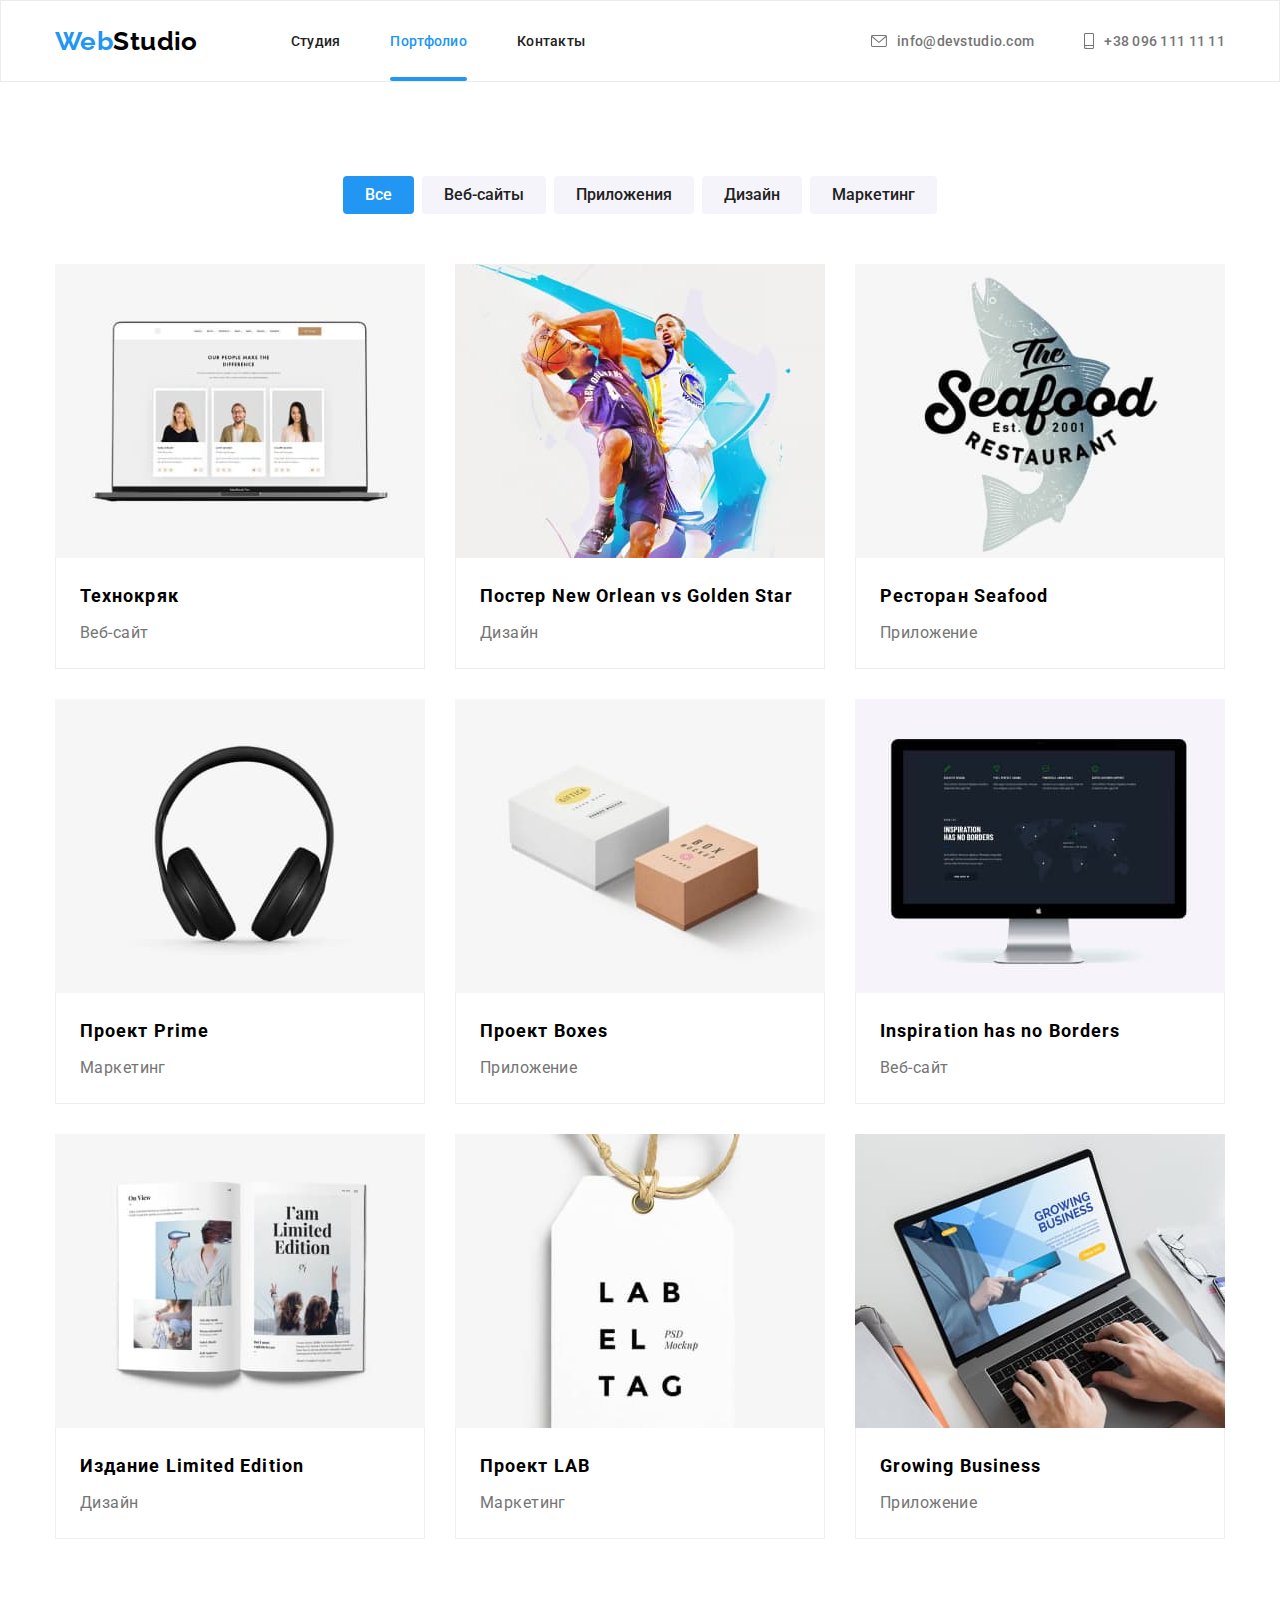
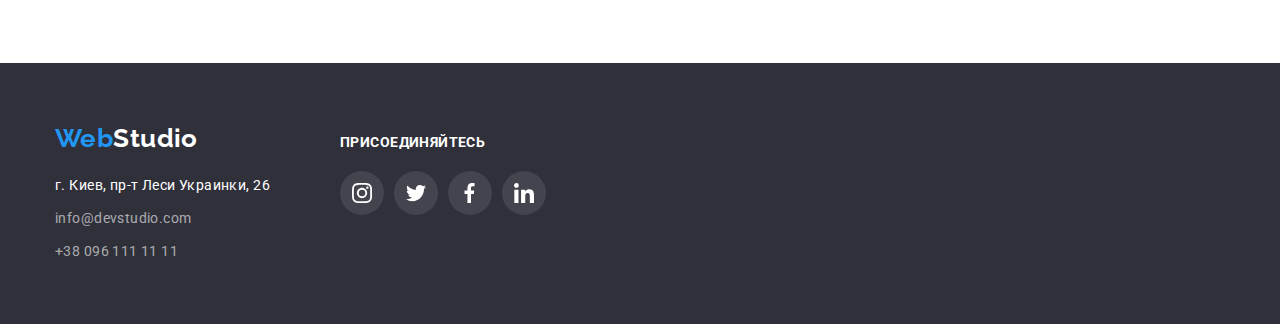
==== portfolio.html @ 8cc0dfbf "Initial commit" ====
<!DOCTYPE html>
<html lang="ru">
  <head>
    <meta charset="UTF-8" />
    <meta http-equiv="X-UA-Compatible" content="IE=edge" />
    <meta name="viewport" content="width=device-width, initial-scale=1.0" />
    <title>Студия</title>
    <link rel="preconnect" href="https://fonts.googleapis.com" />
    <link rel="preconnect" href="https://fonts.gstatic.com" crossorigin />
    <!-- font styles start -->
    <link
      href="https://fonts.googleapis.com/css2?family=Raleway:wght@700&family=Roboto:wght@400;500;700;900&display=swap"
      rel="stylesheet"
    />
    <!-- font styles end -->

    <!-- normalize styles start -->
    <link
      rel="stylesheet"
      href="https://cdn.jsdelivr.net/npm/modern-normalize@1.1.0/modern-normalize.min.css"
    />
    <!-- normalize styles end -->

    <!-- custom styles start -->
    <link rel="stylesheet" href="./css/styles.css" />
    <!-- custom styles end -->
  </head>

  <body>
    <!-- Секція хедер -->
    <header class="header">
      <div class="container header-container">
        <!--Навігація  -->

        <nav class="header-nav">
          <a href="./index.html" lang="en" class="logo">
            <span class="logo-inner">Web</span>Studio</a
          >
          <ul class="header-list">
            <li class="lists list-nav">
              <a class="links nav" href="./index.html">Студия</a>
            </li>

            <li class="lists list-nav">
              <a class="links nav current" href="./portfolio.html">Портфолио</a>
            </li>
            <li class="lists list-nav">
              <a class="links nav" href="">Контакты</a>
            </li>
          </ul>
        </nav>
        <!-- Контакти -->
        <ul class="contact">
          <li class="lists list-contact">
            <a class="links contact-item" href="mailto:info@devstudio.com">
              <svg class="header-contact-icon" width="16" height="12">
                <use href="./images/icons.svg#icon-mail"></use>
              </svg>
              info@devstudio.com</a
            >
          </li>

          <li class="lists list-contact">
            <a class="links contact-item" href="tel:+380961111111">
              <svg class="header-contact-icon" width="10" height="16">
                <use href="./images/icons.svg#icon-tel"></use>
              </svg>
              +38 096 111 11 11</a
            >
          </li>
        </ul>
      </div>
    </header>

    <!-- Секція унікального контенту -->

    <main>
      <!-- Секція меню -->
      <section class="sections">
        <div class="container">
          <h1 class="visually-hidden" hidden>Портфолио</h1>
          <ul class="button-list">
            <li class="button-item">
              <button class="button current-button" type="button">Все</button>
            </li>
            <li class="button-item">
              <button class="button" type="button">Веб-сайты</button>
            </li>
            <li class="button-item">
              <button class="button" type="button">Приложения</button>
            </li>
            <li class="button-item">
              <button class="button" type="button">Дизайн</button>
            </li>
            <li class="button-item">
              <button class="button" type="button">Маркетинг</button>
            </li>
          </ul>

          <!-- Портфоліо -->

          <ul class="portfolio-list">
            <!-- 1 -->
            <li class="lists pic-list">
              <a
                class="links portfolio-link"
                href="#"
                target="_blank"
                rel="noopener noreferrer"
                aria-label="Веб-сайт Технокряк"
              >
                <div class="overlay">
                  <img
                    class="pic"
                    src="./images/portfolio/portfolio-1.jpg"
                    width="370"
                    height="294"
                    alt="Веб-сайт Технокряк"
                  />

                  <div class="portfolio-overlay">
                    <p class="portfolio-desc">
                      Ресурс предлагает комплексные предложения с разным уровнем
                      функционала и сервисов. Все это позволит посетителю
                      получить исчерпывающие сведения о компании или частном
                      лице.
                    </p>
                  </div>
                </div>

                <div class="portfolio-text">
                  <h2 class="pic-title">Технокряк</h2>
                  <p class="pic-text">Веб-сайт</p>
                </div>
              </a>
            </li>
            <!-- 2 -->
            <li class="lists pic-list">
              <a
                class="links portfolio-link"
                href="#"
                target="_blank"
                rel="noopener noreferrer"
                aria-label="Постер New Orlean vs Golden Star"
              >
                <div class="overlay">
                  <img
                    class="pic"
                    src="./images/portfolio/portfolio-2.jpg"
                    width="370"
                    height="294"
                    alt="Постер New Orlean vs Golden Star"
                  />

                  <div class="portfolio-overlay">
                    <p class="portfolio-desc">
                      Ресурс предлагает комплексные предложения с разным уровнем
                      функционала и сервисов. Все это позволит посетителю
                      получить исчерпывающие сведения о компании или частном
                      лице.
                    </p>
                  </div>
                </div>

                <div class="portfolio-text">
                  <h2 class="pic-title">Постер New Orlean vs Golden Star</h2>
                  <p class="pic-text">Дизайн</p>
                </div>
              </a>
            </li>
            <!-- 3 -->
            <li class="lists pic-list">
              <a
                class="links portfolio-link"
                href="#"
                target="_blank"
                rel="noopener noreferrer"
                aria-label="Приложение Ресторан Seafood"
              >
                <div class="overlay">
                  <img
                    class="pic"
                    src="./images/portfolio/portfolio-3.jpg"
                    width="370"
                    height="294"
                    alt="Приложение Ресторан Seafood"
                  />

                  <div class="portfolio-overlay">
                    <p class="portfolio-desc">
                      Ресурс предлагает комплексные предложения с разным уровнем
                      функционала и сервисов. Все это позволит посетителю
                      получить исчерпывающие сведения о компании или частном
                      лице.
                    </p>
                  </div>
                </div>

                <div class="portfolio-text">
                  <h2 class="pic-title">Ресторан Seafood</h2>
                  <p class="pic-text">Приложение</p>
                </div>
              </a>
            </li>
            <!-- 4 -->
            <li class="lists pic-list">
              <a
                class="links portfolio-link"
                href="#"
                target="_blank"
                rel="noopener noreferrer"
                aria-label="Проект Prime Маркетинг"
              >
                <div class="overlay">
                  <img
                    class="pic"
                    src="./images/portfolio/portfolio-4.jpg"
                    width="370"
                    height="294"
                    alt="Проект Prime Маркетинг"
                  />
                  <div class="portfolio-overlay">
                    <p class="portfolio-desc">
                      Ресурс предлагает комплексные предложения с разным уровнем
                      функционала и сервисов. Все это позволит посетителю
                      получить исчерпывающие сведения о компании или частном
                      лице.
                    </p>
                  </div>
                </div>

                <div class="portfolio-text">
                  <h2 class="pic-title">Проект Prime</h2>
                  <p class="pic-text">Маркетинг</p>
                </div>
              </a>
            </li>
            <!-- 5 -->
            <li class="lists pic-list">
              <a
                class="links portfolio-link"
                href="#"
                target="_blank"
                rel="noopener noreferrer"
                aria-label="Приложение Проект Boxes"
              >
                <div class="overlay">
                  <img
                    class="pic"
                    src="./images/portfolio/portfolio-5.jpg"
                    width="370"
                    height="294"
                    alt="Приложение Проект Boxes"
                  />
                  <div class="portfolio-overlay">
                    <p class="portfolio-desc">
                      Ресурс предлагает комплексные предложения с разным уровнем
                      функционала и сервисов. Все это позволит посетителю
                      получить исчерпывающие сведения о компании или частном
                      лице.
                    </p>
                  </div>
                </div>

                <div class="portfolio-text">
                  <h2 class="pic-title">Проект Boxes</h2>
                  <p class="pic-text">Приложение</p>
                </div>
              </a>
            </li>
            <!-- 6 -->
            <li class="lists pic-list">
              <a
                class="links portfolio-link"
                href="#"
                target="_blank"
                rel="noopener noreferrer"
                aria-label="Веб-сайт Inspiration has no Borders"
              >
                <div class="overlay">
                  <img
                    class="pic"
                    src="./images/portfolio/portfolio-6.jpg"
                    width="370"
                    height="294"
                    alt="Веб-сайт Inspiration has no Borders"
                  />
                  <div class="portfolio-overlay">
                    <p class="portfolio-desc">
                      Ресурс предлагает комплексные предложения с разным уровнем
                      функционала и сервисов. Все это позволит посетителю
                      получить исчерпывающие сведения о компании или частном
                      лице.
                    </p>
                  </div>
                </div>

                <div class="portfolio-text">
                  <h2 class="pic-title">Inspiration has no Borders</h2>
                  <p class="pic-text">Веб-сайт</p>
                </div>
              </a>
            </li>
            <!-- 7 -->
            <li class="lists pic-list">
              <a
                class="links portfolio-link"
                href="#"
                target="_blank"
                rel="noopener noreferrer"
                aria-label="Дизайн Издание Limited Edition"
              >
                <div class="overlay">
                  <img
                    class="pic"
                    src="./images/portfolio/portfolio-7.jpg"
                    width="370"
                    height="294"
                    alt="Дизайн Издание Limited Edition"
                  />
                  <div class="portfolio-overlay">
                    <p class="portfolio-desc">
                      Ресурс предлагает комплексные предложения с разным уровнем
                      функционала и сервисов. Все это позволит посетителю
                      получить исчерпывающие сведения о компании или частном
                      лице.
                    </p>
                  </div>
                </div>

                <div class="portfolio-text">
                  <h2 class="pic-title">Издание Limited Edition</h2>
                  <p class="pic-text">Дизайн</p>
                </div>
              </a>
            </li>
            <!-- 8 -->
            <li class="lists pic-list">
              <a
                class="links portfolio-link"
                href="#"
                target="_blank"
                rel="noopener noreferrer"
                aria-label="Маркетинг Проект LAB"
              >
                <div class="overlay">
                  <img
                    class="pic"
                    src="./images/portfolio/portfolio-8.jpg"
                    width="370"
                    height="294"
                    alt="Маркетинг Проект LAB"
                  />
                  <div class="portfolio-overlay">
                    <p class="portfolio-desc">
                      Ресурс предлагает комплексные предложения с разным уровнем
                      функционала и сервисов. Все это позволит посетителю
                      получить исчерпывающие сведения о компании или частном
                      лице.
                    </p>
                  </div>
                </div>

                <div class="portfolio-text">
                  <h2 class="pic-title">Проект LAB</h2>
                  <p class="pic-text">Маркетинг</p>
                </div>
              </a>
            </li>
            <!-- 9 -->
            <li class="lists pic-list">
              <a
                class="links portfolio-link"
                href="#"
                target="_blank"
                rel="noopener noreferrer"
                aria-label="Приложение Growing Business"
              >
                <div class="overlay">
                  <img
                    class="pic"
                    src="./images/portfolio/portfolio-9.jpg"
                    width="370"
                    height="294"
                    alt="Приложение Growing Business"
                  />
                  <div class="portfolio-overlay">
                    <p class="portfolio-desc">
                      Ресурс предлагает комплексные предложения с разным уровнем
                      функционала и сервисов. Все это позволит посетителю
                      получить исчерпывающие сведения о компании или частном
                      лице.
                    </p>
                  </div>
                </div>

                <div class="portfolio-text">
                  <h2 class="pic-title">Growing Business</h2>
                  <p class="pic-text">Приложение</p>
                </div>
              </a>
            </li>
          </ul>
        </div>
      </section>
    </main>

    <!-- Секція футер -->

    <footer class="footer">
      <div class="container footer-container">
        <div>
          <a href="./index.html" lang="en" class="logo-footer">
            <span class="logo-inner">Web</span>Studio</a
          >
          <address>
            <ul class="lists">
              <li class="footer-list">
                <a
                  class="links footer-address"
                  href="https://goo.gl/maps/wfiKkDKAyTFL9xXX8"
                  target="_blank"
                  rel="noopener noreferrer"
                >
                  г. Киев, пр-т Леси Украинки, 26
                </a>
              </li>
              <li class="footer-list">
                <a class="links footer-link" href="mailto:info@devstudio.com"
                  >info@devstudio.com</a
                >
              </li>
              <li class="footer-list">
                <a class="links footer-link" href="tel:+380961111111"
                  >+38 096 111 11 11</a
                >
              </li>
            </ul>
          </address>
        </div>

        <div class="footer-contacts">
          <h3 class="footer-contacts-title">присоединяйтесь</h3>
          <ul class="footer-contacts-list">
            <li class="footer-icons">
              <a
                class="footer-contacts-link"
                href=""
                target="_blank"
                rel="noopener noreferrer"
                aria-label="Instagram"
              >
                <svg class="footer-icons-img" width="20" height="20">
                  <use href="./images/icons.svg#icon-instagram"></use>
                </svg>
              </a>
            </li>

            <li class="footer-icons">
              <a
                class="footer-contacts-link"
                href=""
                target="_blank"
                rel="noopener noreferrer"
                aria-label="Twitter"
              >
                <svg class="footer-icons-img" width="20" height="20">
                  <use href="./images/icons.svg#icon-twitter"></use>
                </svg>
              </a>
            </li>

            <li class="footer-icons">
              <a
                class="footer-contacts-link"
                href=""
                target="_blank"
                rel="noopener noreferrer"
                aria-label="Facebook"
              >
                <svg class="footer-icons-img" width="20" height="20">
                  <use href="./images/icons.svg#icon-facebook"></use>
                </svg>
              </a>
            </li>

            <li class="footer-icons">
              <a
                class="footer-contacts-link"
                href=""
                target="_blank"
                rel="noopener noreferrer"
                aria-label="linkedin"
              >
                <svg class="footer-icons-img" width="20" height="20">
                  <use href="./images/icons.svg#icon-linkedin"></use>
                </svg>
              </a>
            </li>
          </ul>
        </div>
      </div>
    </footer>
  </body>
</html>
---- css/styles.css ----
:root {
  /* fonts */
  --main-font: Roboto, sans-serif;
  --secondary-font: Raleway;
  /* text colors */
  --light-grey-txt-cl: #757575;
  --dark-grey-txt-cl: #212121;
  --black-txt-cl: #000000;
  --accent-cl: #2196f3;
  --white-txt-cl: #ffffff;
  /* bg-colors */
  --main-bg-cl: #ffffff;
  --secondary-bg-cl: #2f303a;
  --additional-bg-cl: #f5f4fa;
  --header-border-cl: #ececec;
  /* other */
}

body {
  font-family: var(--main-font);
  font-size: 14px;
  letter-spacing: 0.03em;
  background-color: var(--main-bg-cl);
  color: var(--light-grey-txt-cl);
}

/* reset */

html {
  box-sizing: border-box;
}
*,
*::after,
*::before {
  box-sizing: inherit;
}

.no-scroll {
  overflow: hidden;
}

/* Стили для обнуления верхних отступов у элементов */
h1,
h2,
h3,
h4,
h5,
h6,
p {
  margin: 0;
}

img {
  display: block;
  max-width: 100%;
  height: auto;
}

/* Класс для обнуления базовых свойств у ссылок */

ul {
  list-style: none;
  padding-left: 0;
  margin: 0;
}

.links {
  text-decoration: none;
  color: inherit;
}

/* Класс для обнуления базовых свойств у списков */
.lists {
  list-style: none;
  margin: 0;
  padding: 0;
}

/* Класс для скрытого заголовка */
.visually-hidden {
  position: absolute;
  width: 1px;
  height: 1px;
  margin: -1px;
  border: 0;
  padding: 0;
  white-space: nowrap;
  clip-path: inset(100%);
  clip: rect(0, 0, 0, 0);
  overflow: hidden;
}

.container {
  width: 1200px;
  margin-left: auto;
  margin-right: auto;
  padding-left: 15px;
  padding-right: 15px;
}

.header-container {
  display: flex;
  align-items: center;
}

.sections {
  padding-top: 94px;
  padding-bottom: 94px;
}

.doing-section {
  padding-top: 0px;
  padding-bottom: 94px;
}

.header {
  border: 1px solid var(--header-border-cl);
}

/* Logo style */
.logo {
  color: var(--black-txt-cl);
  text-decoration: none;
  font-family: Raleway;
  font-weight: 700;
  font-size: 26px;
  line-height: 1.19;
  word-spacing: 1px;
  margin-left: 0;
  margin-right: 93px;
}

.logo-inner {
  color: var(--accent-cl);
  text-decoration: none;
  font-family: Raleway;
  font-weight: 700;
  font-size: 26px;
  line-height: 1.19;
  margin-right: 0;
}
.logo-footer {
  color: var(--main-bg-cl);
  text-decoration: none;
  font-family: Raleway;
  font-weight: 700;
  font-size: 26px;
  line-height: 1.19;
  display: inline-block;
  margin-bottom: 20px;
}

/* Navigation style */
.nav {
  position: relative;
  padding-top: 32px;
  padding-bottom: 32px;
  color: var(--dark-grey-txt-cl);
  font-weight: 500;
  line-height: 1.17;
  letter-spacing: 0.02em;
  display: block;

  transition-property: color;
  transition-duration: 250ms;
  transition-timing-function: cubic-bezier(0.4, 0, 0.2, 1);
}

.header-nav {
  display: flex;
  align-items: center;
}
.nav:hover,
.nav:focus {
  color: var(--accent-cl);
}

.current {
  color: var(--accent-cl);
}

.current::after {
  content: '';
  position: absolute;
  bottom: 0;
  left: 0;

  width: 100%;
  height: 4px;

  background-color: var(--accent-cl);
  border-radius: 2px;
}

.header-list {
  display: flex;
  padding-left: 0;
}

.list-nav:not(:last-child) {
  margin-right: 50px;
}

/* Contact style */

.contact {
  display: flex;
  padding-left: 0;
  margin-left: auto;
}

.list-contact:not(:last-child) {
  margin-right: 50px;
}

.contact-item {
  font-weight: 500;
  color: var(--light-grey-txt-cl);
  line-height: 1.17;
  letter-spacing: 0.02em;
  padding-top: 32px;
  padding-bottom: 32px;
  display: flex;
  align-items: center;

  transition-property: color;
  transition-duration: 250ms;
  transition-timing-function: cubic-bezier(0.4, 0, 0.2, 1);
}
.contact-item:hover,
.contact-item:focus {
  color: var(--accent-cl);
}

.header-contact-icon {
  fill: currentColor;
  margin-right: 10px;
}

/* Hero styles */
.hero {
  text-align: center;
  padding-top: 200px;
  padding-bottom: 200px;
  max-width: 1600px;
  margin-right: auto;
  margin-left: auto;

  background-color: var(--secondary-bg-cl);
  background-image: linear-gradient(
      to right,
      rgba(47, 48, 58, 0.4),
      rgba(47, 48, 58, 0.4)
    ),
    url(../images/bagraund.jpg);
  background-repeat: no-repeat;
  background-size: cover;
  background-position: center;
}

.hero-title {
  font-weight: 900;
  font-size: 44px;
  line-height: 1.36;
  color: var(--main-bg-cl);
  text-transform: uppercase;
  letter-spacing: 0.06em;

  text-align: center;
  margin-bottom: 30px;
  width: 696px;
  margin-left: auto;
  margin-right: auto;
}
.order {
  font-family: inherit;
  font-weight: 700;
  font-size: 16px;
  line-height: 1.88;
  background-color: var(--accent-cl);
  color: var(--main-bg-cl);
  border: none;
  cursor: pointer;
  letter-spacing: 0.06em;
  text-align: center;

  box-shadow: 0px 4px 4px rgba(0, 0, 0, 0.15);
  border-radius: 4px;
  padding: 10px 30px;
}

/* Benefits style */

.benefits-list {
  display: flex;
  align-items: center;
}

.benefits-item {
  width: 270px;
}

.benefits-item:not(:last-child) {
  margin-right: 30px;
}

.benefits-text {
  margin-top: 10px;
}

.benefits-title {
  font-size: 14px;
  line-height: 1.17;
  color: var(--dark-grey-txt-cl);
  text-transform: uppercase;
}
.benefits-text {
  line-height: 1.71;
}

/* benefits-icons-styles */

.benefits-icon {
  width: 270px;
  height: 120px;
  background-color: #f5f4fa;
  margin-bottom: 30px;
  display: flex;
  align-items: center;
  justify-content: center;
}

/* Секція чим ми займаємось */

.section-title {
  font-size: 36px;
  line-height: 1.71;
  color: var(--dark-grey-txt-cl);
}

/* Секція чим ми займаємось */

.section-title {
  text-align: center;
  margin-bottom: 50px;
}

.images-list {
  display: flex;
  margin-left: 0;
  padding-left: 0;
}

.img-list:not(:last-child) {
  margin-right: 30px;
}

/* ====================== */
/* ====================== */
.img-list {
  position: relative;
}

.doing-overlay {
  position: absolute;
  bottom: 0;
  right: 0;
  background-color: rgba(47, 48, 58, 0.8);
  width: 100%;
  height: 70px;
  backdrop-filter: blur(3px);
  display: flex;
  align-items: center;
  justify-content: center;
}

.doing-desc {
  font-weight: 700;
  font-size: 14px;
  line-height: 1.1;
  text-align: center;
  text-transform: uppercase;
  color: var(--white-txt-cl);
  padding: 27px 82px;
}

/* ====================== */
/* ====================== */

/* Team styles */

.team-section {
  background-color: var(--additional-bg-cl);
}

.section-title {
  text-align: center;
  margin-bottom: 50px;
}

.team-list {
  display: flex;
  text-align: center;
  padding-left: 0;
}

.image-title {
  font-weight: 500;
  font-size: 16px;
  line-height: 1.17;
  color: var(--dark-grey-txt-cl);
  margin-bottom: 10px;
}
.image-text {
  font-size: 16px;
  line-height: 1.17;
  margin-bottom: 16px;
}

.team-box {
  padding-top: 30px;
  padding-bottom: 30px;
}

.for-shadow {
  box-shadow: 0px 1px 3px rgba(0, 0, 0, 0.12), 0px 1px 1px rgba(0, 0, 0, 0.14),
    0px 2px 1px rgba(0, 0, 0, 0.2);
  border-radius: 0px 0px 4px 4px;
  background-color: var(--main-bg-cl);
}

/* team contacts icons styles */

.team-contacts-list {
  display: flex;
  justify-content: center;
}

.team-contacts-icons:not(:last-child) {
  margin-right: 10px;
}

.team-contacts-link {
  display: flex;
  align-items: center;
  justify-content: center;
  width: 44px;
  height: 44px;
  background-color: var(--main-bg-cl);
  border-radius: 50%;
  fill: #afb1b8;

  transition-property: background-color;
  transition-duration: 250ms;
  transition-timing-function: cubic-bezier(0.4, 0, 0.2, 1);
}

.team-contacts-link:hover,
.team-contacts-link:focus {
  background-color: var(--accent-cl);
}

.team-icons-img {
  transition-property: fill;
  transition-duration: 250ms;
  transition-timing-function: cubic-bezier(0.4, 0, 0.2, 1);
}

.team-contacts-link:hover .team-icons-img,
.team-contacts-link:focus .team-icons-img {
  fill: var(--white-txt-cl);
}

/* Client section icons styles */

.clients-title {
  font-size: 36px;
  line-height: 1.17;
  text-align: center;
  color: var(--dark-grey-txt-cl);
  margin-bottom: 50px;
}
.clients-list {
  display: flex;
  justify-content: center;
}

.clients-item {
  display: flex;
}

.clients-item:not(:last-child) {
  margin-right: 30px;
}

.client-link {
  display: flex;
  align-items: center;
  justify-content: center;
  width: 170px;
  height: 92px;
  border: 1px solid#afb1b8;
  border-radius: 4%;
  cursor: pointer;
  color: #afb1b8;

  transition-property: color, border-color;
  transition-duration: 250ms;
  transition-timing-function: cubic-bezier(0.4, 0, 0.2, 1);
}

.clients-icon {
  fill: currentColor;
}

.client-link:hover,
.client-link:focus {
  border-color: var(--accent-cl);
  color: var(--accent-cl);
}

/* Footer styles */
.footer {
  background-color: var(--secondary-bg-cl);
  color: var(--main-bg-cl);
  padding-top: 60px;
  padding-bottom: 60px;
}

.footer-address {
  font-style: normal;
  line-height: 1.71;
  color: var(--white-txt-cl);
}

.footer-list:not(:last-child) {
  margin-bottom: 9px;
}
.footer-link {
  font-style: normal;
  line-height: 1.71;
  color: rgba(255, 255, 255, 0.6);

  transition-property: color;
  transition-duration: 250ms;
  transition-timing-function: cubic-bezier(0.4, 0, 0.2, 1);
}
.footer-link:hover,
.footer-link:focus {
  color: var(--accent-cl);
}

/* footer contacts icons styles */

.footer-container {
  display: flex;
  align-items: baseline;
}

.footer-contacts {
  margin-left: 70px;
}

.footer-contacts-title {
  font-style: normal;
  font-weight: 700;
  font-size: 14px;
  line-height: 1.14;
  letter-spacing: 0.03em;
  text-transform: uppercase;
  margin-bottom: 20px;
}

.footer-contacts-list {
  display: flex;
  align-items: center;
}

.footer-contacts-link {
  display: flex;
  align-items: center;
  justify-content: center;
  width: 44px;
  height: 44px;
  background-color: rgba(250, 250, 250, 0.1);
  border-radius: 50%;
  box-shadow: (0px 4px 4px rgba(0, 0, 0, 0.25));
  fill: var(--white-txt-cl);

  transition-property: background-color;
  transition-duration: 250ms;
  transition-timing-function: cubic-bezier(0.4, 0, 0.2, 1);
}

.footer-icons:not(:last-child) {
  margin-right: 10px;
}

.footer-contacts-link:hover,
.footer-contacts-link:focus {
  background-color: var(--accent-cl);
}

/* Button portfolio styles */
.button-list {
  text-decoration: none;
  list-style: none;
  display: flex;
  justify-content: center;
  padding-left: 0px;
  margin-top: 0;
  margin-bottom: 50px;
}
.button {
  color: var(--dark-grey-txt-cl);
  background-color: var(--additional-bg-cl);
  padding: 6px 22px;
  line-height: 1.6;
  border-radius: 4px;
  border: none;
  font-family: inherit;
  font-weight: 500;
  font-size: 16px;
  cursor: pointer;

  transition-property: color, background-color, box-shadow;
  transition-duration: 250ms;
  transition-timing-function: cubic-bezier(0.4, 0, 0.2, 1);
}

.button-item:not(:last-child) {
  margin-right: 8px;
}

.button:hover,
.button:focus {
  background-color: var(--accent-cl);
  color: var(--white-txt-cl);
  box-shadow: 0px 4px 4px rgba(0, 0, 0, 0.25);
}

.current-button {
  background-color: var(--accent-cl);
  color: var(--white-txt-cl);
}

/* Image portfolio styles */

.portfolio-list {
  display: flex;
  flex-wrap: wrap;
  padding-left: 0;
}

/* ====================== */
/* ====================== */
.pic-list {
  margin-right: 30px;
  margin-bottom: 30px;
}

.pic-list:nth-child(3n + 3) {
  margin-right: 0;
}

.overlay {
  position: relative;
  overflow: hidden;
}

.overlay:hover .portfolio-overlay {
  transform: translateY(0);
}

.portfolio-overlay {
  position: absolute;
  top: 0;
  left: 0;

  transform: translateY(139%);

  transition-duration: 250ms;
  transition-timing-function: cubic-bezier(0.4, 0, 0.2, 1);
  backdrop-filter: blur(3px);
  display: flex;
  align-items: center;
  justify-content: center;
  width: 370px;
  height: 294px;
  background-color: rgba(33, 150, 243, 0.9);
}

.portfolio-desc {
  color: var(--white-txt-cl);
  font-size: 18px;
  line-height: 1.6;
  padding: 63px 24px;
}
/* ====================== */
/* ====================== */

.portfolio-link {
  display: block;

  transition-property: box-shadow;
  transition-duration: 250ms;
  transition-timing-function: cubic-bezier(0.4, 0, 0.2, 1);
}

.portfolio-link:hover {
  box-shadow: 0px 1px 1px rgba(0, 0, 0, 0.12), 0px 4px 4px rgba(0, 0, 0, 0.06),
    1px 4px 6px rgba(0, 0, 0, 0.16);
}

.portfolio-text {
  border-top: none;
  border-right: 1px solid #eeeeee;
  border-left: 1px solid #eeeeee;
  border-bottom: 1px solid #eeeeee;
  padding: 20px 24px;
}

.pic-title {
  font-size: 18px;
  line-height: 2;
  color: var(--black-txt-cl);
  letter-spacing: 0.06em;
  margin-bottom: 4px;
}

.pic-text {
  font-size: 16px;
  line-height: 1.88;
}

/* modal window */

.backdrop {
  position: fixed;
  top: 0;
  left: 0;
  width: 100%;
  height: 100%;
  background-color: rgba(0, 0, 0, 0.25);
  z-index: 1000;

  opacity: 1;
  visibility: visible;
  pointer-events: initial;

  transition: opacity 250ms cubic-bezier(0.4, 0, 0.2, 1),
    visibility 250ms cubic-bezier(0.4, 0, 0.2, 1);
}

.backdrop.is-hidden {
  opacity: 0;
  visibility: hidden;
  pointer-events: none;
}

.modal {
  position: absolute;
  top: 50%;
  left: 50%;
  transform: translate(-50%, -50%);
  min-width: 528px;
  min-height: 581px;
  background-color: var(--main-bg-cl);
  border-radius: 4px;
  box-shadow: 0px 4px 4px 0px rgba(0, 0, 0, 0.25);
}

.modal-close-btn {
  position: absolute;
  top: 0;
  right: 0;
  width: 30px;
  height: 30px;
  border-radius: 50%;
  display: flex;
  align-items: center;
  justify-content: center;
  background-color: var(--main-bg-cl);
  border: 1px solid rgba(0, 0, 0, 0.1);
  margin-top: 8px;
  margin-right: 8px;
  padding: 0;
  cursor: pointer;
}
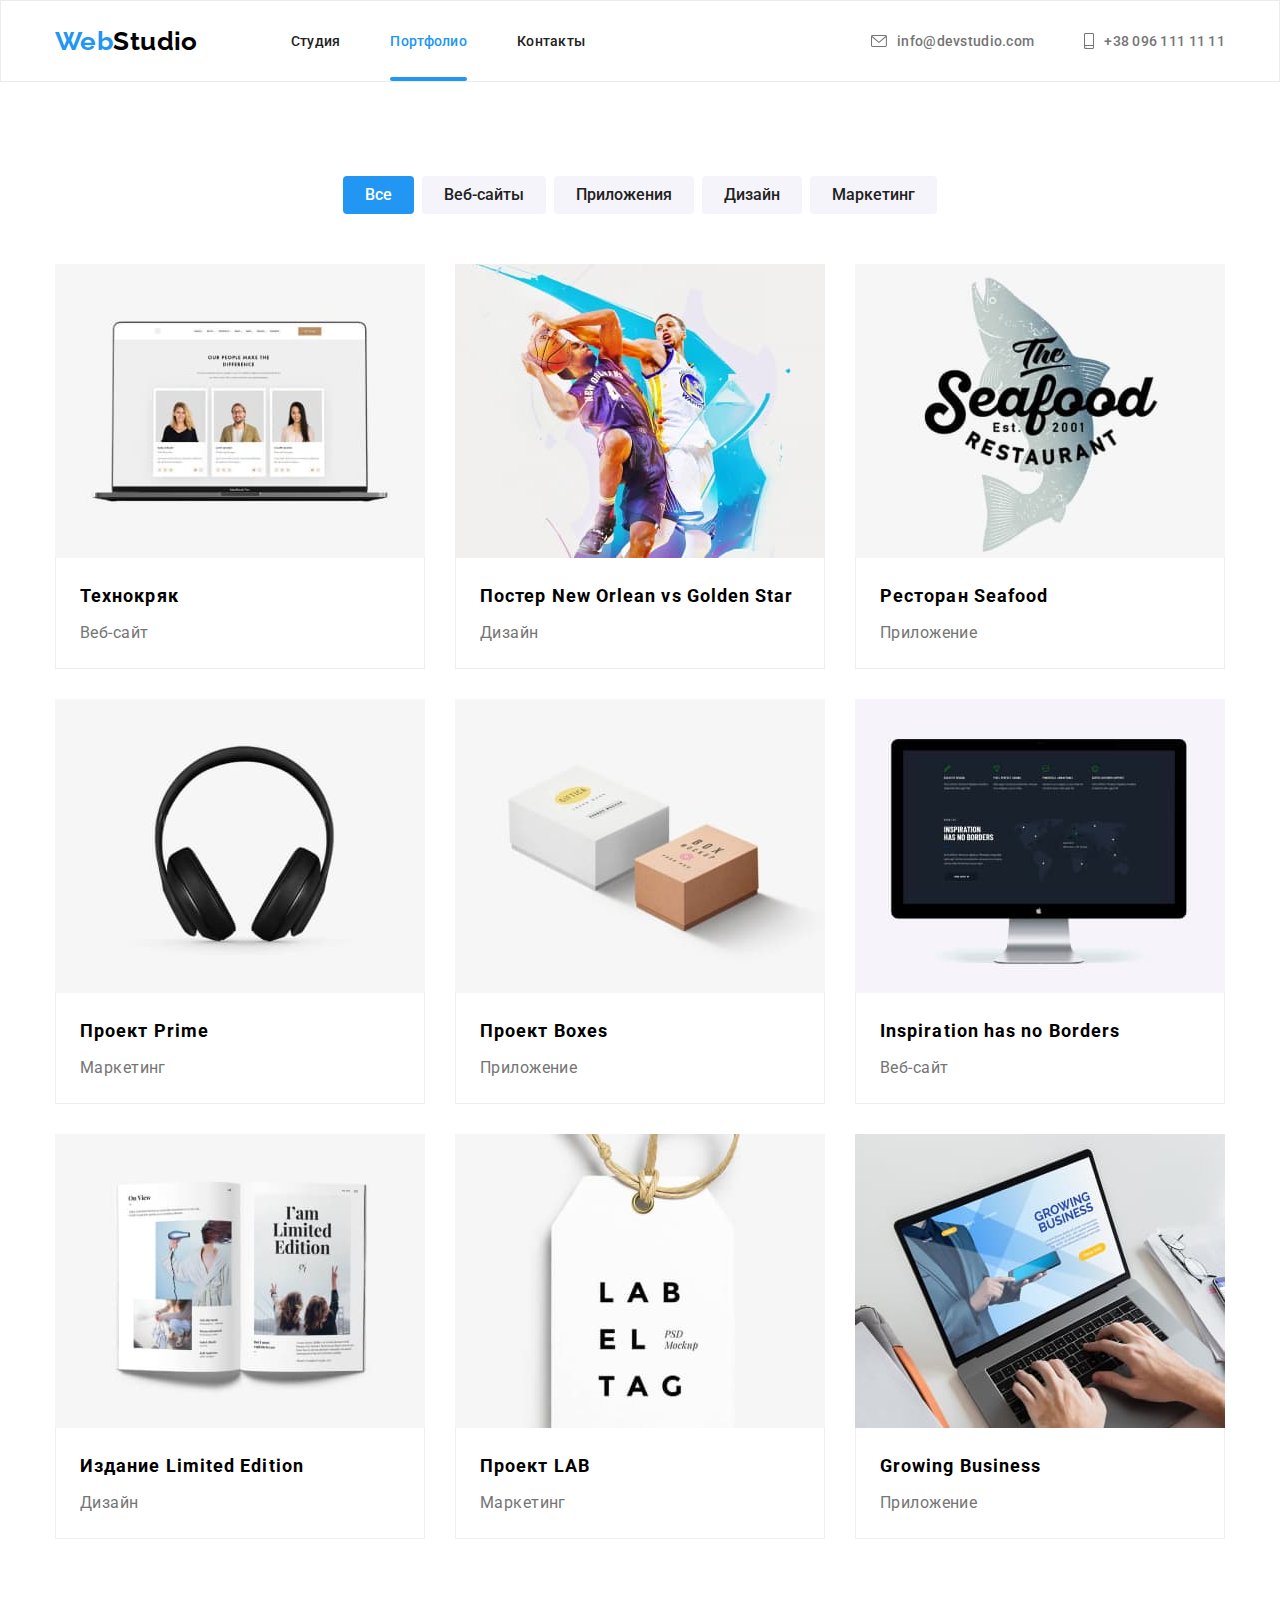
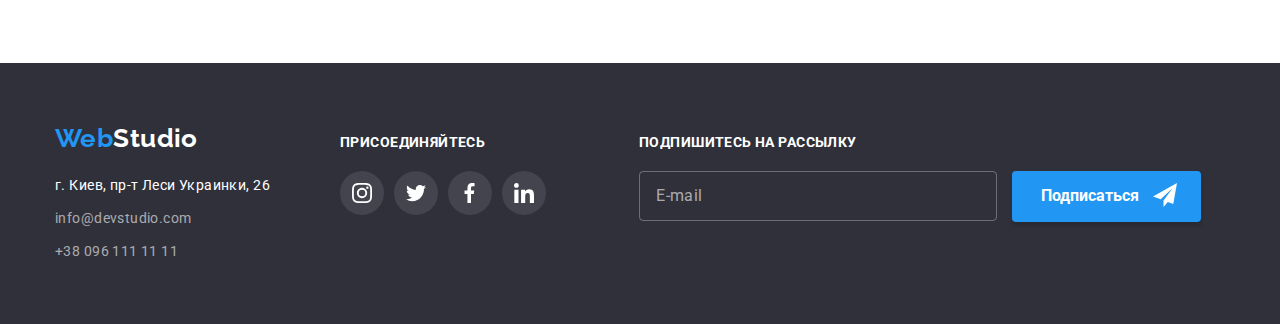
==== commit 07749211: "commit2" ====
--- a/portfolio.html
+++ b/portfolio.html
@@ -499,6 +499,30 @@
             </li>
           </ul>
         </div>
+
+        <div class="footer-form">
+          <h3 class="footer-mail-title">Подпишитесь на рассылку</h3>
+          <div class="footer-form-group">
+            <form class="footer-form-mail" name="subscription-form">
+              <div class="footer-field-group">
+                <label>
+                  <input
+                    class="footer-input-field"
+                    type="email"
+                    name="user-email"
+                    placeholder="E-mail"
+                  />
+                </label>
+                <button class="footer-form-button" type="submit">
+                  Подписаться
+                </button>
+                <svg class="send-img" width="24" height="24">
+                  <use href="./images/icons.svg#icon-send"></use>
+                </svg>
+              </div>
+            </form>
+          </div>
+        </div>
       </div>
     </footer>
   </body>
--- a/css/styles.css
+++ b/css/styles.css
@@ -786,4 +786,210 @@
   margin-right: 8px;
   padding: 0;
   cursor: pointer;
-}
+  outline: transparent;
+
+  transition-property: color;
+  transition-duration: 250ms;
+  transition-timing-function: cubic-bezier(0.4, 0, 0.2, 1);
+}
+
+.modal-close-btn:hover,
+.modal-close-btn:focus {
+  color: var(--accent-cl);
+}
+
+.modal-close-svg {
+  fill: currentColor;
+}
+
+/* Form style */
+
+.footer-form {
+  margin-left: 93px;
+}
+
+.footer-mail-title {
+  padding-bottom: 20px;
+  line-height: 1.14;
+  font-size: 14px;
+  text-transform: uppercase;
+  letter-spacing: 0.03em;
+  color: var(--white-txt-cl);
+}
+
+.footer-form-group {
+  display: flex;
+  align-items: center;
+  justify-content: center;
+}
+
+.footer-input-field {
+  background-color: transparent;
+  border: 1px solid rgba(255, 255, 255, 0.3);
+  border-radius: 4px;
+  width: 358px;
+  height: 50px;
+  padding-left: 16px;
+  margin-right: 12px;
+  outline: transparent;
+}
+
+.footer-input-field::placeholder {
+  font-size: 16px;
+  line-height: 1.25;
+  letter-spacing: 0.03em;
+  color: rgba(255, 255, 255, 0.6);
+}
+
+.footer-input-field:focus {
+  border-color: var(--accent-cl);
+}
+
+.footer-form-button {
+  color: var(--white-txt-cl);
+  background-color: var(--accent-cl);
+  padding: 10px 62px 10px 29px;
+  border-radius: 4px;
+  border: none;
+  font-family: inherit;
+  font-weight: 700;
+  font-size: 16px;
+  line-height: 1.9;
+  font-style: normal;
+  cursor: pointer;
+  box-shadow: 0px 4px 4px rgba(0, 0, 0, 0.15);
+}
+
+.footer-field-group {
+  position: relative;
+}
+
+.send-img {
+  position: absolute;
+  top: 0;
+  transform: translateY(50%);
+  right: 24px;
+  fill: var(--white-txt-cl);
+}
+
+/*  */
+
+.modal-form-title {
+  display: block;
+  padding-left: 40px;
+  padding-top: 40px;
+  padding-right: 40px;
+  margin-bottom: 12px;
+  text-align: center;
+
+  font-weight: 700;
+  font-size: 20px;
+  line-height: 1.2;
+  color: var(--dark-grey-txt-cl);
+}
+
+.modal-form-text {
+  display: block;
+  margin-bottom: 4px;
+
+  font-size: 12px;
+  line-height: 1.2;
+  letter-spacing: 0.01em;
+  color: var(--light-grey-txt-cl);
+}
+
+.modal-form {
+  display: flex;
+  flex-direction: column;
+  gap: 12px;
+}
+
+.modal-contact-group {
+  width: 448px;
+  height: 40px;
+  padding: 0;
+  border: none;
+  margin-left: 40px;
+  margin-bottom: 10px;
+  position: relative;
+}
+
+.modal-contact-item {
+  width: 100%;
+  height: 100%;
+  border: 1px solid rgba(33, 33, 33, 0.2);
+  border-radius: 4px;
+  background-color: transparent;
+  padding-right: 5px;
+  padding-left: 45px;
+  color: var(--dark-grey-txt-cl);
+  outline: transparent;
+}
+
+.modal-contact-item:focus + svg {
+  border-color: var(--accent-cl);
+  fill: var(--accent-cl);
+}
+
+.modal-contact-svg {
+  position: absolute;
+  left: 15px;
+  bottom: -3px;
+  fill: var(--dark-grey-txt-cl);
+}
+
+/* .modal-contact-svg:focus {
+  fill: var(--accent-cl);
+} */
+
+.modal-message {
+  width: 448px;
+  height: 120px;
+  padding: 0;
+  margin-bottom: 32px;
+}
+
+.modal-message-item {
+  width: 100%;
+  height: 100%;
+  border: 1px solid rgba(33, 33, 33, 0.2);
+  border-radius: 4px;
+  background-color: transparent;
+  padding: 12px 16px 12px 16px;
+  color: var(--dark-grey-txt-cl);
+  outline: transparent;
+}
+
+.modal-message-item::placeholder {
+  font-size: 14px;
+  line-height: 1.1;
+  letter-spacing: 0.01em;
+  color: rgba(117, 117, 117, 0.5);
+}
+
+.modal-message-item:focus {
+  border-color: var(--accent-cl);
+}
+
+.modal-checkbox {
+  text-align: center;
+  margin-bottom: 30px;
+}
+
+.modal-form-button {
+  color: var(--white-txt-cl);
+  background-color: var(--accent-cl);
+  padding: 10px 55px 10px 55px;
+  border-radius: 4px;
+  border: none;
+  font-family: inherit;
+  font-weight: 700;
+  font-size: 16px;
+  line-height: 1.9;
+  font-style: normal;
+  cursor: pointer;
+  box-shadow: 0px 4px 4px rgba(0, 0, 0, 0.15);
+  width: 200px;
+  margin-left: auto;
+  margin-right: auto;
+}
